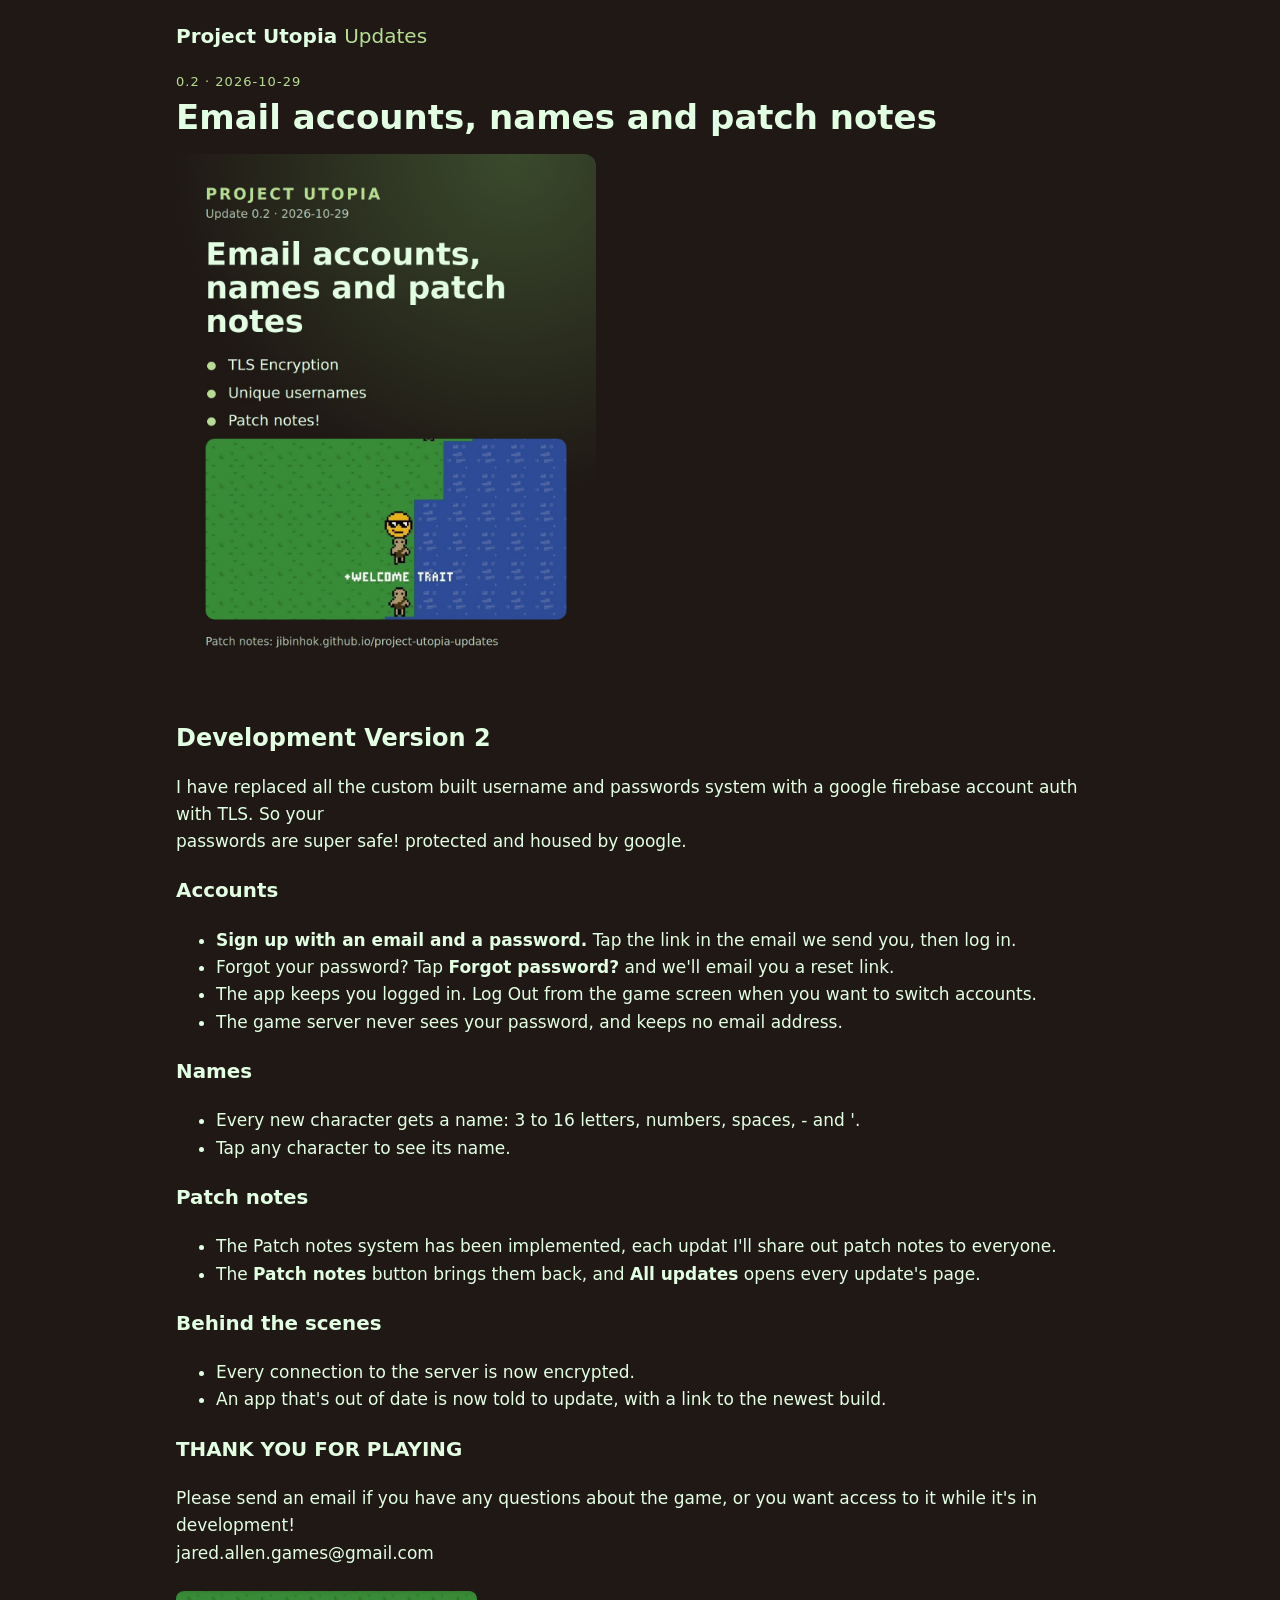
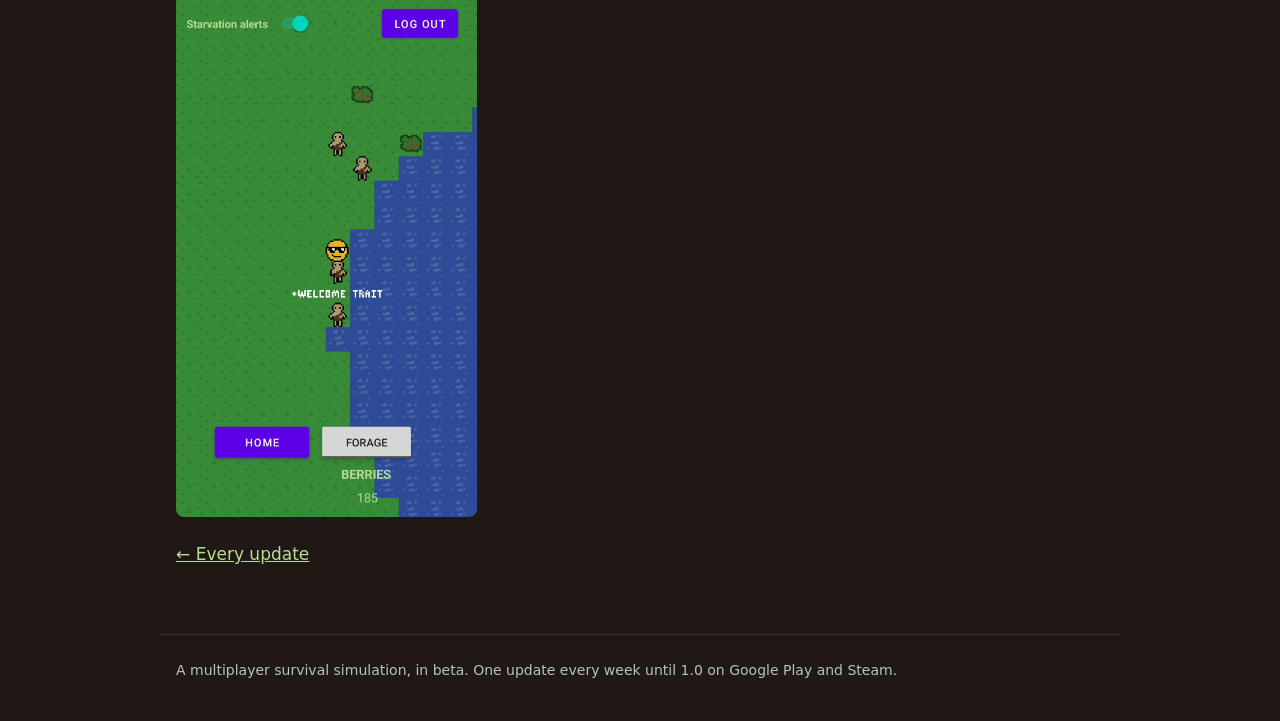
==== builds/0.2.html @ 8acea20a "Update the site" ====
<!doctype html>
<html lang="en">
<head>
<meta charset="utf-8">
<meta name="viewport" content="width=device-width, initial-scale=1">
<title>Project Utopia 0.2: Email accounts, names and patch notes</title>
<meta name="description" content="TLS Encryption · Unique usernames · Patch notes!">
<link rel="stylesheet" href="../style.css">
</head>
<body>
<header class="site-header"><a href="../index.html">Project Utopia <span>Updates</span></a></header>
<main>
<article class="build">
<p class="eyebrow">0.2 · 2026-10-29</p>
<h1>Email accounts, names and patch notes</h1>
<img class="card" src="../cards/0.2.jpg" alt="Project Utopia 0.2: Email accounts, names and patch notes" width="1080" height="1350">
<div class="notes">
<h2>Development Version 2</h2>
<p>I have replaced all the custom built username and passwords system with a google firebase account auth with TLS. So your<br>passwords are super safe! protected and housed by google.</p>
<h3>Accounts</h3>
<ul>
<li><strong>Sign up with an email and a password.</strong> Tap the link in the email we send you, then log in.</li>
<li>Forgot your password? Tap <strong>Forgot password?</strong> and we&#39;ll email you a reset link.</li>
<li>The app keeps you logged in. Log Out from the game screen when you want to switch accounts.</li>
<li>The game server never sees your password, and keeps no email address.</li>
</ul>
<h3>Names</h3>
<ul>
<li>Every new character gets a name: 3 to 16 letters, numbers, spaces, - and &#39;.</li>
<li>Tap any character to see its name.</li>
</ul>
<h3>Patch notes</h3>
<ul>
<li>The Patch notes system has been implemented, each updat I&#39;ll share out patch notes to everyone.</li>
<li>The <strong>Patch notes</strong> button brings them back, and <strong>All updates</strong> opens every update&#39;s page.</li>
</ul>
<h3>Behind the scenes</h3>
<ul>
<li>Every connection to the server is now encrypted.</li>
<li>An app that&#39;s out of date is now told to update, with a link to the newest build.</li>
</ul>
<h3>THANK YOU FOR PLAYING</h3>
<p>Please send an email if you have any questions about the game, or you want access to it while it&#39;s in development!<br>jared.allen.games@gmail.com</p>
</div>
<section class="screenshots">
<img src="../images/0.2/dev2patchimage.png" alt="Screenshot from 0.2" loading="lazy">
</section>
<p><a href="../index.html">← Every update</a></p>
</article>
</main>
<footer>A multiplayer survival simulation, in beta. One update every week until 1.0 on Google Play and Steam.</footer>
</body>
</html>
---- style.css ----
:root {
	--background: #1f1815;
	--panel: #2a211d;
	--text: #e3ffe3;
	--muted: #b3c6b4;
	--accent: #b7dd93;
	--line: #3d322c;
	color-scheme: dark;
}
* { box-sizing: border-box; }
body {
	margin: 0;
	background: var(--background);
	color: var(--text);
	font: 17px/1.6 system-ui, -apple-system, "Segoe UI", Roboto, sans-serif;
}
a { color: var(--accent); }
main { max-width: 960px; margin: 0 auto; padding: 0 16px 48px; }
.site-header { max-width: 960px; margin: 0 auto; padding: 20px 16px; }
.site-header a { color: var(--text); font-weight: 700; font-size: 20px; text-decoration: none; }
.site-header span { color: var(--accent); font-weight: 400; }
footer { max-width: 960px; margin: 0 auto; padding: 24px 16px 40px; color: var(--muted); font-size: 14px; border-top: 1px solid var(--line); }
h1 { font-size: 34px; line-height: 1.2; margin: 4px 0 16px; }
h2 { font-size: 24px; margin: 40px 0 12px; }
.eyebrow { color: var(--accent); text-transform: uppercase; letter-spacing: 0.08em; font-size: 13px; margin: 0; }
.latest { display: grid; grid-template-columns: minmax(0, 320px) 1fr; gap: 32px; align-items: center; margin-top: 8px; }
.latest img, .build .card { width: 100%; height: auto; border-radius: 12px; display: block; }
.build .card { max-width: 420px; margin: 8px 0 24px; }
.highlights { padding-left: 20px; }
.button { display: inline-block; background: var(--accent); color: var(--background); padding: 10px 18px; border-radius: 8px; text-decoration: none; font-weight: 700; }
.builds { list-style: none; padding: 0; margin: 0; }
.builds li { display: flex; justify-content: space-between; gap: 16px; padding: 12px 0; border-bottom: 1px solid var(--line); }
.builds a { text-decoration: none; }
.builds .version { font-weight: 700; margin-right: 8px; }
.builds .headline { color: var(--text); }
.builds .date, .note { color: var(--muted); font-size: 15px; }
.table-wrap { overflow-x: auto; }
.roadmap { width: 100%; border-collapse: collapse; font-size: 15px; }
.roadmap th, .roadmap td { text-align: left; padding: 8px 10px; border-bottom: 1px solid var(--line); vertical-align: top; }
.roadmap th { color: var(--muted); font-weight: 600; }
.roadmap td:first-child, .roadmap td:nth-child(2) { white-space: nowrap; }
.stage { display: inline-block; padding: 1px 8px; border-radius: 999px; font-size: 13px; white-space: nowrap; background: var(--line); color: var(--muted); }
.stage-shipped { background: #2f4a2a; color: var(--accent); }
.stage-building-now { background: #4a3f1f; color: #f2d98b; }
.stage-release { background: var(--accent); color: var(--background); font-weight: 700; }
.notes code { background: var(--panel); padding: 1px 5px; border-radius: 4px; }
.screenshots { display: grid; grid-template-columns: repeat(auto-fill, minmax(240px, 1fr)); gap: 12px; margin: 24px 0; }
.screenshots img { width: 100%; height: auto; border-radius: 8px; }
@media (max-width: 640px) {
	.latest { grid-template-columns: 1fr; gap: 16px; }
	.latest .card-link { max-width: 320px; }
	h1 { font-size: 28px; }
	.builds li { flex-direction: column; gap: 2px; }
	.roadmap { font-size: 14px; }
	.roadmap th, .roadmap td { padding: 6px 6px; }
	.stage { white-space: normal; text-align: center; }
}
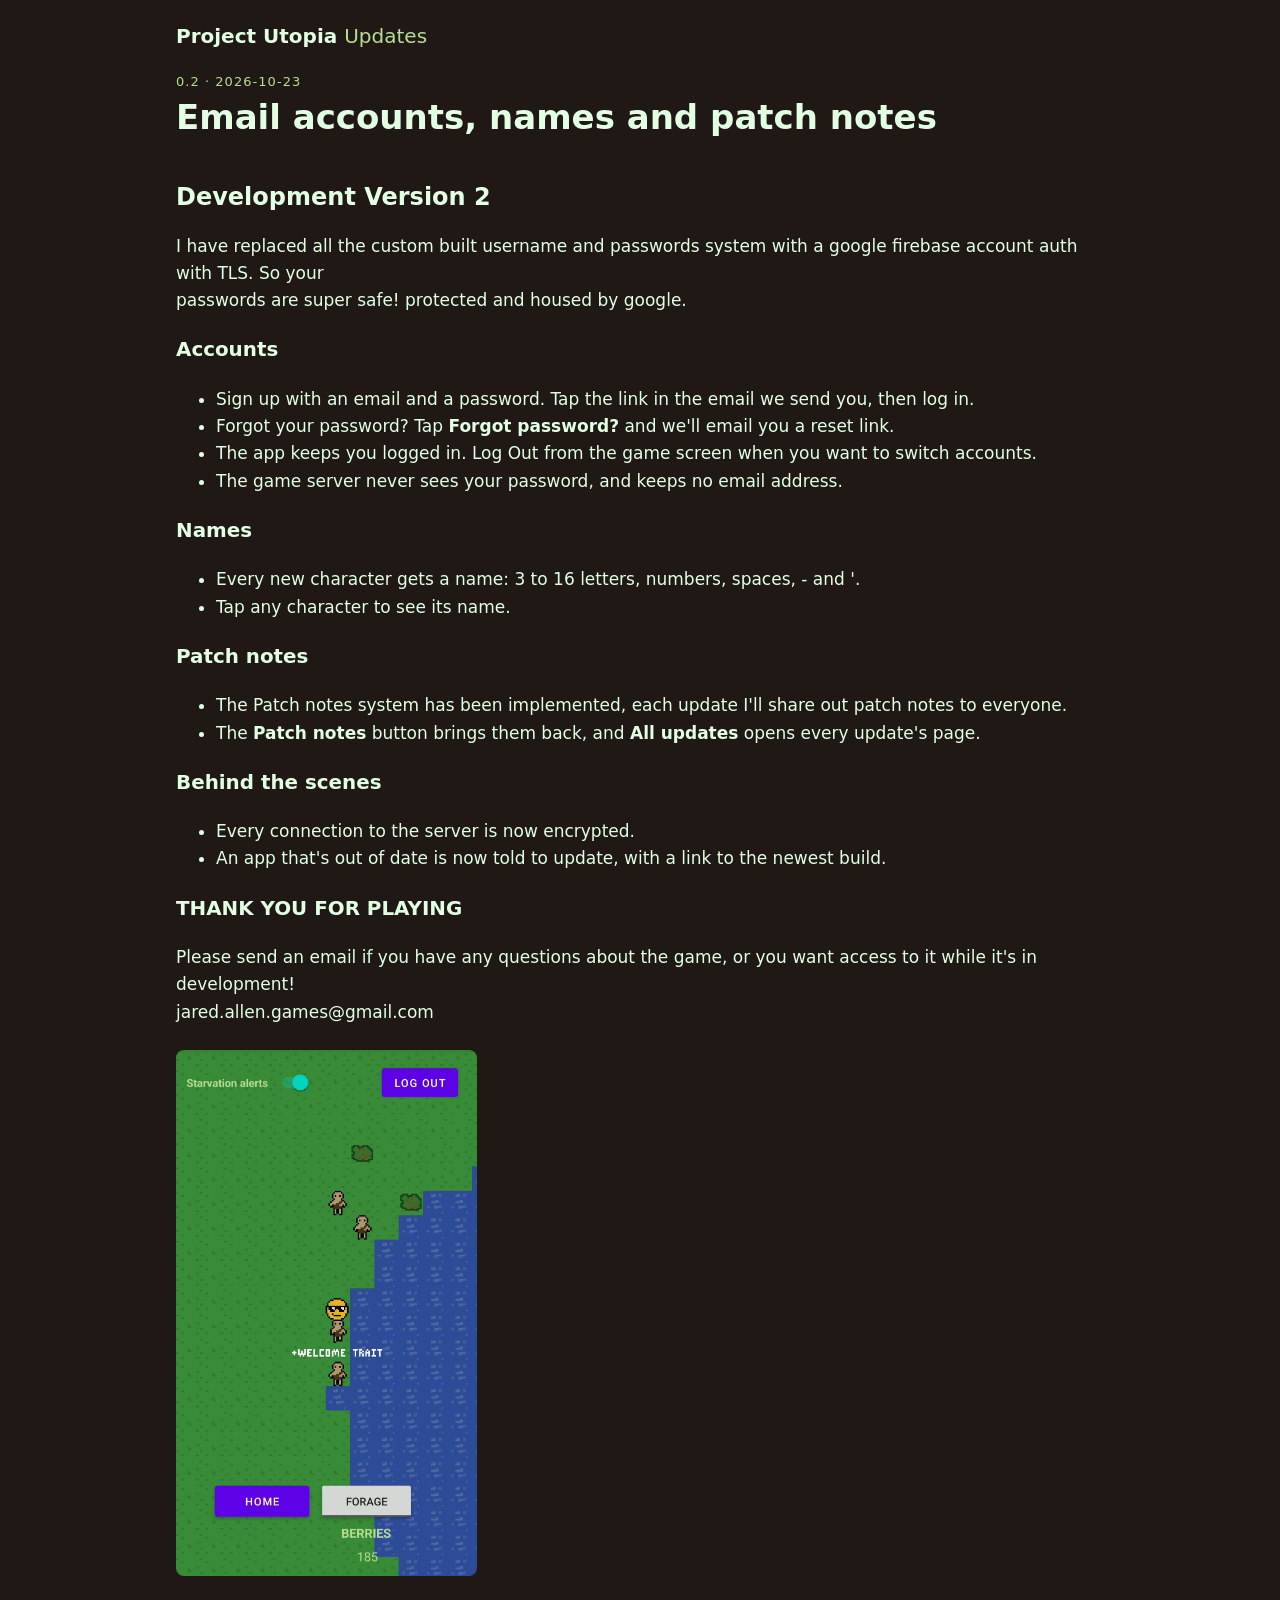
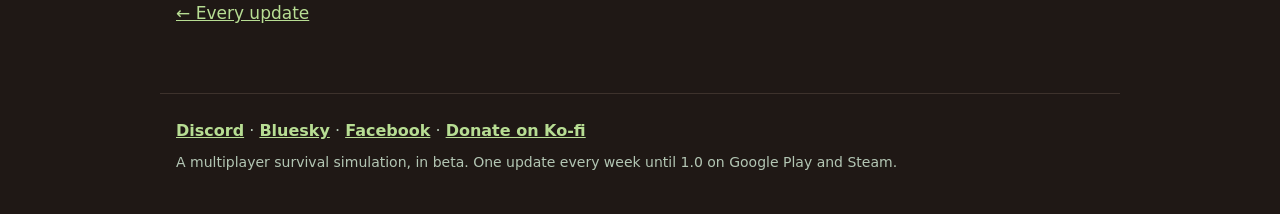
==== commit 409cb3af: "Update site" ====
--- a/builds/0.2.html
+++ b/builds/0.2.html
@@ -11,15 +11,14 @@
 <header class="site-header"><a href="../index.html">Project Utopia <span>Updates</span></a></header>
 <main>
 <article class="build">
-<p class="eyebrow">0.2 · 2026-10-29</p>
+<p class="eyebrow">0.2 · 2026-10-23</p>
 <h1>Email accounts, names and patch notes</h1>
-<img class="card" src="../cards/0.2.jpg" alt="Project Utopia 0.2: Email accounts, names and patch notes" width="1080" height="1350">
 <div class="notes">
 <h2>Development Version 2</h2>
 <p>I have replaced all the custom built username and passwords system with a google firebase account auth with TLS. So your<br>passwords are super safe! protected and housed by google.</p>
 <h3>Accounts</h3>
 <ul>
-<li><strong>Sign up with an email and a password.</strong> Tap the link in the email we send you, then log in.</li>
+<li>Sign up with an email and a password. Tap the link in the email we send you, then log in.</li>
 <li>Forgot your password? Tap <strong>Forgot password?</strong> and we&#39;ll email you a reset link.</li>
 <li>The app keeps you logged in. Log Out from the game screen when you want to switch accounts.</li>
 <li>The game server never sees your password, and keeps no email address.</li>
@@ -31,7 +30,7 @@
 </ul>
 <h3>Patch notes</h3>
 <ul>
-<li>The Patch notes system has been implemented, each updat I&#39;ll share out patch notes to everyone.</li>
+<li>The Patch notes system has been implemented, each update I&#39;ll share out patch notes to everyone.</li>
 <li>The <strong>Patch notes</strong> button brings them back, and <strong>All updates</strong> opens every update&#39;s page.</li>
 </ul>
 <h3>Behind the scenes</h3>
@@ -48,6 +47,9 @@
 <p><a href="../index.html">← Every update</a></p>
 </article>
 </main>
-<footer>A multiplayer survival simulation, in beta. One update every week until 1.0 on Google Play and Steam.</footer>
+<footer>
+<nav class="socials"><a href="https://discord.gg/c5h6aYuU8E">Discord</a> · <a href="https://bsky.app/profile/projectutopiagame.bsky.social">Bluesky</a> · <a href="https://www.facebook.com/profile.php?id=61595484434259">Facebook</a> · <a href="https://ko-fi.com/projectutopia">Donate on Ko-fi</a></nav>
+<p>A multiplayer survival simulation, in beta. One update every week until 1.0 on Google Play and Steam.</p>
+</footer>
 </body>
 </html>
--- a/style.css
+++ b/style.css
@@ -23,9 +23,9 @@
 h1 { font-size: 34px; line-height: 1.2; margin: 4px 0 16px; }
 h2 { font-size: 24px; margin: 40px 0 12px; }
 .eyebrow { color: var(--accent); text-transform: uppercase; letter-spacing: 0.08em; font-size: 13px; margin: 0; }
-.latest { display: grid; grid-template-columns: minmax(0, 320px) 1fr; gap: 32px; align-items: center; margin-top: 8px; }
-.latest img, .build .card { width: 100%; height: auto; border-radius: 12px; display: block; }
-.build .card { max-width: 420px; margin: 8px 0 24px; }
+.latest { display: grid; grid-template-columns: minmax(0, 420px) 1fr; gap: 32px; align-items: center; margin-top: 8px; }
+.latest.no-shot { grid-template-columns: 1fr; }
+.latest img { width: 100%; height: auto; border-radius: 12px; display: block; }
 .highlights { padding-left: 20px; }
 .button { display: inline-block; background: var(--accent); color: var(--background); padding: 10px 18px; border-radius: 8px; text-decoration: none; font-weight: 700; }
 .builds { list-style: none; padding: 0; margin: 0; }
@@ -34,24 +34,28 @@
 .builds .version { font-weight: 700; margin-right: 8px; }
 .builds .headline { color: var(--text); }
 .builds .date, .note { color: var(--muted); font-size: 15px; }
-.table-wrap { overflow-x: auto; }
-.roadmap { width: 100%; border-collapse: collapse; font-size: 15px; }
-.roadmap th, .roadmap td { text-align: left; padding: 8px 10px; border-bottom: 1px solid var(--line); vertical-align: top; }
-.roadmap th { color: var(--muted); font-weight: 600; }
-.roadmap td:first-child, .roadmap td:nth-child(2) { white-space: nowrap; }
-.stage { display: inline-block; padding: 1px 8px; border-radius: 999px; font-size: 13px; white-space: nowrap; background: var(--line); color: var(--muted); }
-.stage-shipped { background: #2f4a2a; color: var(--accent); }
-.stage-building-now { background: #4a3f1f; color: #f2d98b; }
-.stage-release { background: var(--accent); color: var(--background); font-weight: 700; }
 .notes code { background: var(--panel); padding: 1px 5px; border-radius: 4px; }
 .screenshots { display: grid; grid-template-columns: repeat(auto-fill, minmax(240px, 1fr)); gap: 12px; margin: 24px 0; }
 .screenshots img { width: 100%; height: auto; border-radius: 8px; }
+.support { background: var(--panel); border-radius: 12px; padding: 4px 24px 20px; margin-top: 40px; }
+.support h2 { margin-top: 20px; }
+.dial-row { display: flex; align-items: center; gap: 20px; margin: 8px 0 16px; }
+.dial { color: var(--text); flex: none; }
+.dial-label { font-weight: 700; font-size: 20px; margin: 0 0 4px; }
+.dial-row p { margin: 0; }
+.costs { border-collapse: collapse; width: 360px; margin: 8px 0 12px; }
+.costs td { padding: 6px 0; border-bottom: 1px solid var(--line); }
+.costs td:last-child { text-align: right; padding-left: 32px; }
+.costs .total td { font-weight: 700; border-bottom: none; }
+.button.donate { background: #cc6b2e; color: #fff; font-size: 19px; padding: 14px 28px; }
+.socials { margin-bottom: 8px; font-size: 16px; }
+.socials a { font-weight: 600; }
+footer p { margin: 0; }
 @media (max-width: 640px) {
 	.latest { grid-template-columns: 1fr; gap: 16px; }
-	.latest .card-link { max-width: 320px; }
 	h1 { font-size: 28px; }
 	.builds li { flex-direction: column; gap: 2px; }
-	.roadmap { font-size: 14px; }
-	.roadmap th, .roadmap td { padding: 6px 6px; }
-	.stage { white-space: normal; text-align: center; }
+	.support { padding: 4px 16px 16px; }
+	.dial-row { flex-direction: column; align-items: flex-start; gap: 8px; }
+	.costs { width: 100%; }
 }
